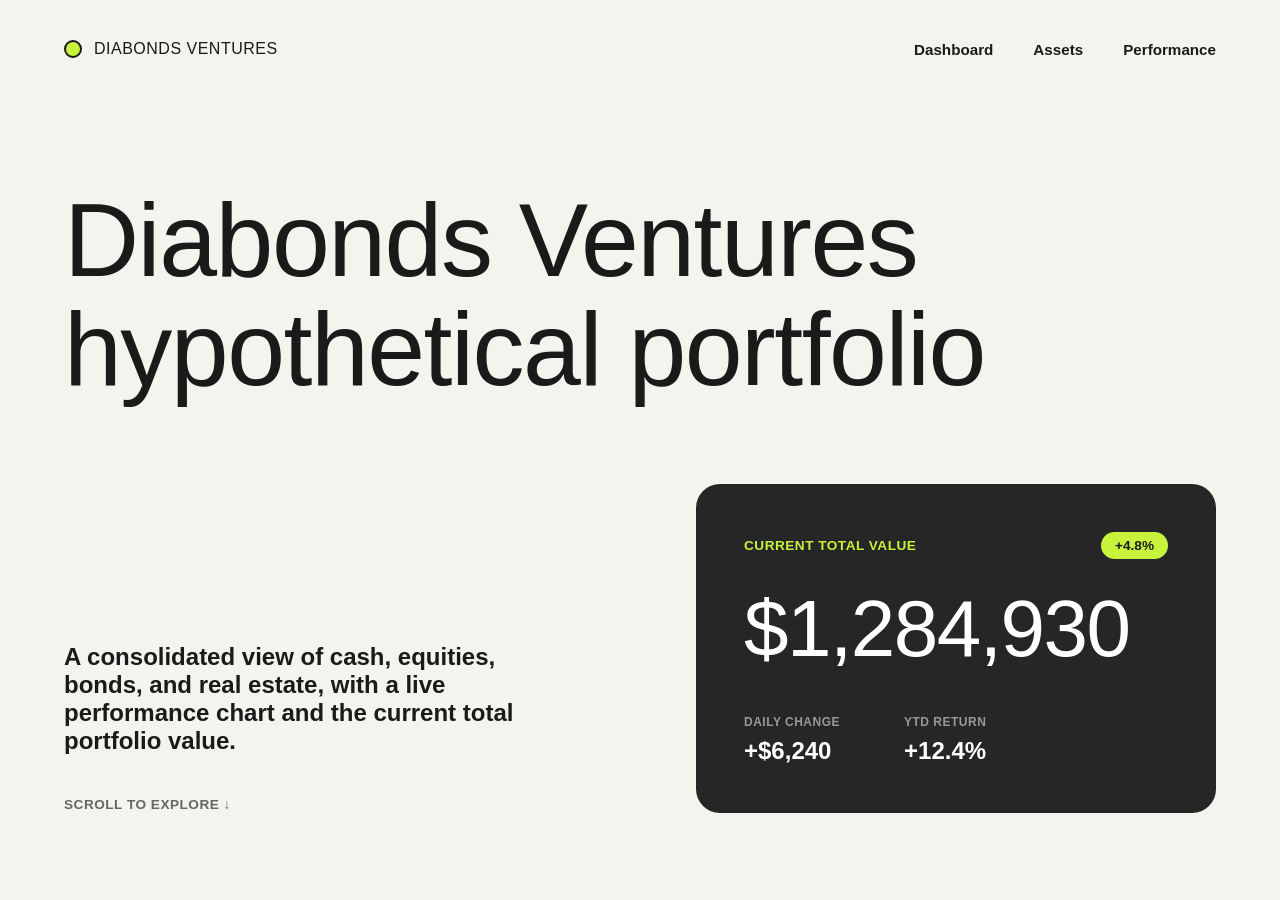
==== index.html @ 43d2cb6e "2" ====
<!DOCTYPE html>
<html lang="en">
<head>
  <meta charset="UTF-8">
  <meta name="viewport" content="width=device-width, initial-scale=1.0">
  <title>Diabonds Ventures</title>
  <link rel="stylesheet" href="index.css">
</head>
<body>
  
  <!-- Navigation -->
  <nav class="navbar">
    <div class="logo">
      <div class="logo-circle"></div>
      <span class="logo-text">DIABONDS VENTURES</span>
    </div>
    <div class="nav-links">
      <a href="#">Dashboard</a>
      <a href="#">Assets</a>
      <a href="#">Performance</a>
    </div>
  </nav>

  <!-- Main Hero Section -->
  <main class="hero">
    <h1 class="hero-title">Diabonds Ventures<br>hypothetical portfolio</h1>
    
    <div class="hero-bottom">
      
      <!-- Left: Description -->
      <div class="hero-text">
        <p><h2>A consolidated view of cash, equities, bonds, and real estate, with a live performance chart and the current total portfolio value.</h2></p>
        <a href="#explore" class="scroll-link">SCROLL TO EXPLORE &darr;</a>
      </div>
      
      <!-- Right: Data Card (We will inject JS data here later) -->
      <div class="summary-card">
        <div class="card-top">
          <span class="card-label">CURRENT TOTAL VALUE</span>
          <span class="badge">+4.8%</span>
        </div>
        
        <h2 class="card-value" id="total-value">$1,284,930</h2>
        
        <div class="card-stats">
          <div class="stat-block">
            <span class="stat-label">DAILY CHANGE</span>
            <span class="stat-val" id="daily-change">+$6,240</span>
          </div>
          <div class="stat-block">
            <span class="stat-label">YTD RETURN</span>
            <span class="stat-val" id="ytd-return">+12.4%</span>
          </div>
        </div>
      </div>
      
    </div>
  </main>

  <script src="index.js"></script>
</body>
</html>
---- index.css ----
/* Base Reset */
* {
  box-sizing: border-box;
  margin: 0;
  padding: 0;
}

body {
  background-color: #F4F3ED; /* The warm off-white background */
  font-family: -apple-system, BlinkMacSystemFont, "Helvetica Neue", Helvetica, Arial, sans-serif;
  color: #1A1A1A;
  padding: 2.5rem 4rem;
  height: 100vh;
}

/* Navigation */
.navbar {
  display: flex;
  justify-content: space-between;
  align-items: center;
  margin-bottom: 8rem;
}

.logo {
  display: flex;
  align-items: center;
  gap: 12px;
}

.logo-circle {
  width: 18px;
  height: 18px;
  background-color: #C8F33D; /* Neon green */
  border: 2px solid #1A1A1A;
  border-radius: 50%;
}

.logo-text {
  font-size: 1rem;
  letter-spacing: 0.5px;
}

.nav-links {
  display: flex;
  gap: 2.5rem;
}

.nav-links a {
  text-decoration: none;
  color: #1A1A1A;
  font-weight: 600;
  font-size: 0.95rem;
}

/* Hero Typography */
.hero-title {
  font-size: 6.5rem;
  line-height: 1.05;
  font-weight: 400;
  letter-spacing: -1.5px;
  margin-bottom: 5rem;
}

/* Bottom Grid (Text + Card) */
.hero-bottom {
  display: flex;
  justify-content: space-between;
  align-items: flex-end;
}

.hero-text {
  max-width: 450px;
}

.hero-text p {
  font-size: 1.35rem;
  line-height: 1.5;
  color: #222;
  margin-bottom: 2.5rem;
}

.scroll-link {
  text-decoration: none;
  color: #666;
  font-weight: 700;
  font-size: 0.85rem;
  letter-spacing: 0.5px;
}

/* The Dark Summary Card */
.summary-card {
  background-color: #262626;
  color: white;
  border-radius: 24px;
  padding: 3rem;
  width: 520px;
}

.card-top {
  display: flex;
  justify-content: space-between;
  align-items: center;
  margin-bottom: 1.5rem;
}

.card-label {
  color: #C8F33D;
  font-size: 0.85rem;
  font-weight: 700;
  letter-spacing: 0.5px;
}

.badge {
  background-color: #C8F33D;
  color: #1A1A1A;
  padding: 6px 14px;
  border-radius: 20px;
  font-weight: 700;
  font-size: 0.85rem;
}

.card-value {
  font-size: 5rem;
  font-weight: 400;
  letter-spacing: -1.5px;
  margin-bottom: 2.5rem;
}

.card-stats {
  display: flex;
  gap: 4rem;
}

.stat-label {
  display: block;
  color: #999;
  font-size: 0.75rem;
  font-weight: 700;
  letter-spacing: 0.5px;
  margin-bottom: 0.5rem;
}

.stat-val {
  display: block;
  font-size: 1.5rem;
  font-weight: 600;
}
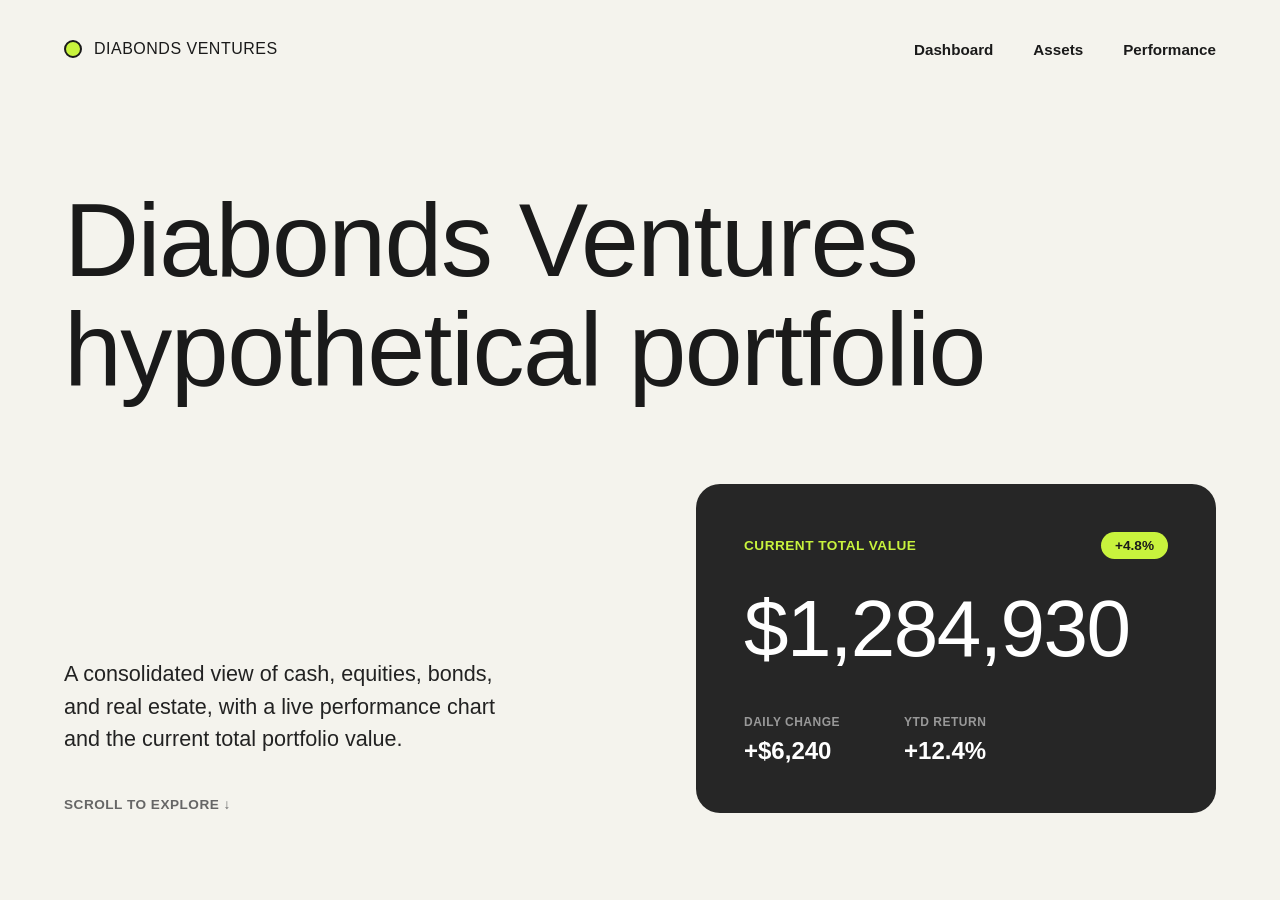
==== commit a21241f9: "3" ====
--- a/index.html
+++ b/index.html
@@ -29,7 +29,7 @@
       
       <!-- Left: Description -->
       <div class="hero-text">
-        <p><h2>A consolidated view of cash, equities, bonds, and real estate, with a live performance chart and the current total portfolio value.</h2></p>
+        <p>A consolidated view of cash, equities, bonds, and real estate, with a live performance chart and the current total portfolio value.</p>
         <a href="#explore" class="scroll-link">SCROLL TO EXPLORE &darr;</a>
       </div>
       
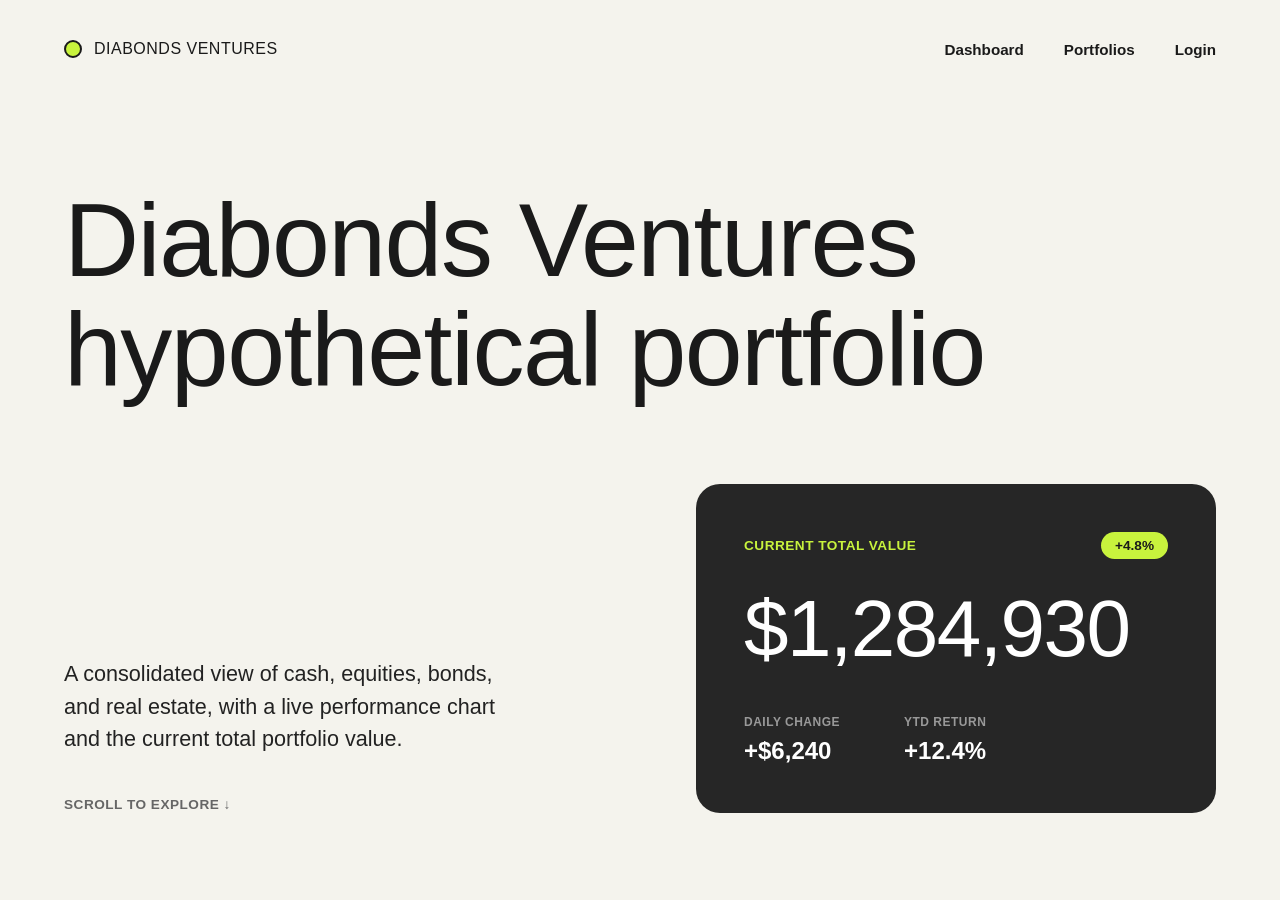
==== commit c9e555bb: "updations" ====
--- a/index.html
+++ b/index.html
@@ -10,14 +10,15 @@
   
   <!-- Navigation -->
   <nav class="navbar">
+    <a href="./index.html">
     <div class="logo">
-      <div class="logo-circle"></div>
+      <div class="logo-circle nav-links"></div>
       <span class="logo-text">DIABONDS VENTURES</span>
-    </div>
+    </div></a>
     <div class="nav-links">
-      <a href="#">Dashboard</a>
-      <a href="#">Assets</a>
-      <a href="#">Performance</a>
+      <a href="./dashboard.html">Dashboard</a>
+      <a href="./portfolios.html">Portfolios</a>
+      <a href="./login.html">Login</a>
     </div>
   </nav>
 
--- a/index.css
+++ b/index.css
@@ -144,4 +144,159 @@
   display: block;
   font-size: 1.5rem;
   font-weight: 600;
+}
+
+a{
+  text-decoration: none; 
+  color: inherit;
+}
+
+/* --- Portfolios Page Layout --- */
+
+.portfolio-section {
+  max-width: 1000px;
+  margin: 0 auto;
+}
+
+.page-title {
+  font-size: 2rem;
+  text-decoration: underline;
+  text-underline-offset: 8px;
+  text-decoration-thickness: 3px;
+  margin-bottom: 3rem;
+}
+
+/* The CSS Grid that aligns the columns */
+.table-header, .table-row {
+  display: grid;
+  /* Proportions for the 7 columns: Name gets 1.5, percentages get 1, Trend gets 1.5 */
+  grid-template-columns: 1.5fr 1fr 1fr 1fr 1fr 1.5fr 1.5fr;
+  align-items: center;
+  padding: 0 2rem;
+}
+
+/* Header text styling */
+.table-header {
+  color: #666;
+  font-size: 1.1rem;
+  margin-bottom: 1rem;
+}
+
+/* The clickable white rows */
+.table-row {
+  background-color: #F8F9FB; /* Very light blue/white */
+  border-radius: 30px;
+  padding: 1.5rem 2rem;
+  margin-bottom: 1.2rem;
+  text-decoration: none; /* Removes link underline */
+  color: inherit;
+  font-weight: 700;
+  font-size: 1.2rem;
+  transition: transform 0.2s ease, box-shadow 0.2s ease;
+}
+
+/* Make it pop slightly when hovered */
+.table-row:hover {
+  transform: translateY(-2px);
+  box-shadow: 0 10px 20px rgba(0,0,0,0.05);
+}
+
+/* Utility Colors for the text */
+.text-green { color: #16A34A; }
+.text-red { color: #DC2626; }
+.text-yellow { color: #FBBF24; }
+.text-black { color: #1A1A1A; }
+
+.client-name {
+  color: #000;
+}
+
+/* Align all columns to the center by default */
+.table-header > *, 
+.table-row > * {
+  text-align: center;
+}
+
+/* Override the first column (Name) to stay left-aligned */
+.table-header > *:first-child, 
+.table-row > *:first-child {
+  text-align: left;
+}
+
+/* --- Login Page Layout --- */
+
+/* Center the login box perfectly on the screen */
+.login-wrapper {
+  display: flex;
+  justify-content: center;
+  align-items: center;
+  /* Takes the full height of the viewport minus the navbar height */
+  height: calc(100vh - 150px); 
+}
+
+/* Adjust the dimensions of the reused dark card for the login form */
+.login-card {
+  width: 420px;
+  text-align: center;
+  padding: 3.5rem 2.5rem;
+}
+
+.login-title {
+  font-size: 2.2rem;
+  font-weight: 400;
+  margin: 1rem 0 2.5rem 0;
+  letter-spacing: -1px;
+}
+
+/* The PIN Input Field */
+.pin-input {
+  width: 100%;
+  padding: 1rem;
+  font-size: 1.2rem;
+  text-align: center;
+  letter-spacing: 4px; /* Spaces out the PIN dots nicely */
+  background-color: #1A1A1A; /* Darker than the card to look inset */
+  border: 1px solid #444;
+  color: white;
+  border-radius: 12px;
+  margin-bottom: 1rem;
+  outline: none;
+  font-family: inherit;
+  transition: border-color 0.2s;
+}
+
+.pin-input:focus {
+  border-color: #C8F33D; /* Neon green highlight on focus */
+}
+
+/* The Submit Button */
+.login-btn {
+  width: 100%;
+  padding: 1rem;
+  font-size: 1rem;
+  font-weight: 700;
+  background-color: #C8F33D; /* Neon green */
+  color: #1A1A1A;
+  border: none;
+  border-radius: 12px;
+  cursor: pointer;
+  transition: opacity 0.2s, transform 0.1s;
+}
+
+.login-btn:hover {
+  opacity: 0.9;
+}
+
+.login-btn:active {
+  transform: scale(0.98); /* Slight click effect */
+}
+
+/* The Error Message Area */
+.error-msg {
+  color: #DC2626; /* Red */
+  font-size: 0.9rem;
+  font-weight: 600;
+  margin-bottom: 1.5rem;
+  /* Min-height ensures the button doesn't jump down when an error appears */
+  min-height: 20px; 
 }
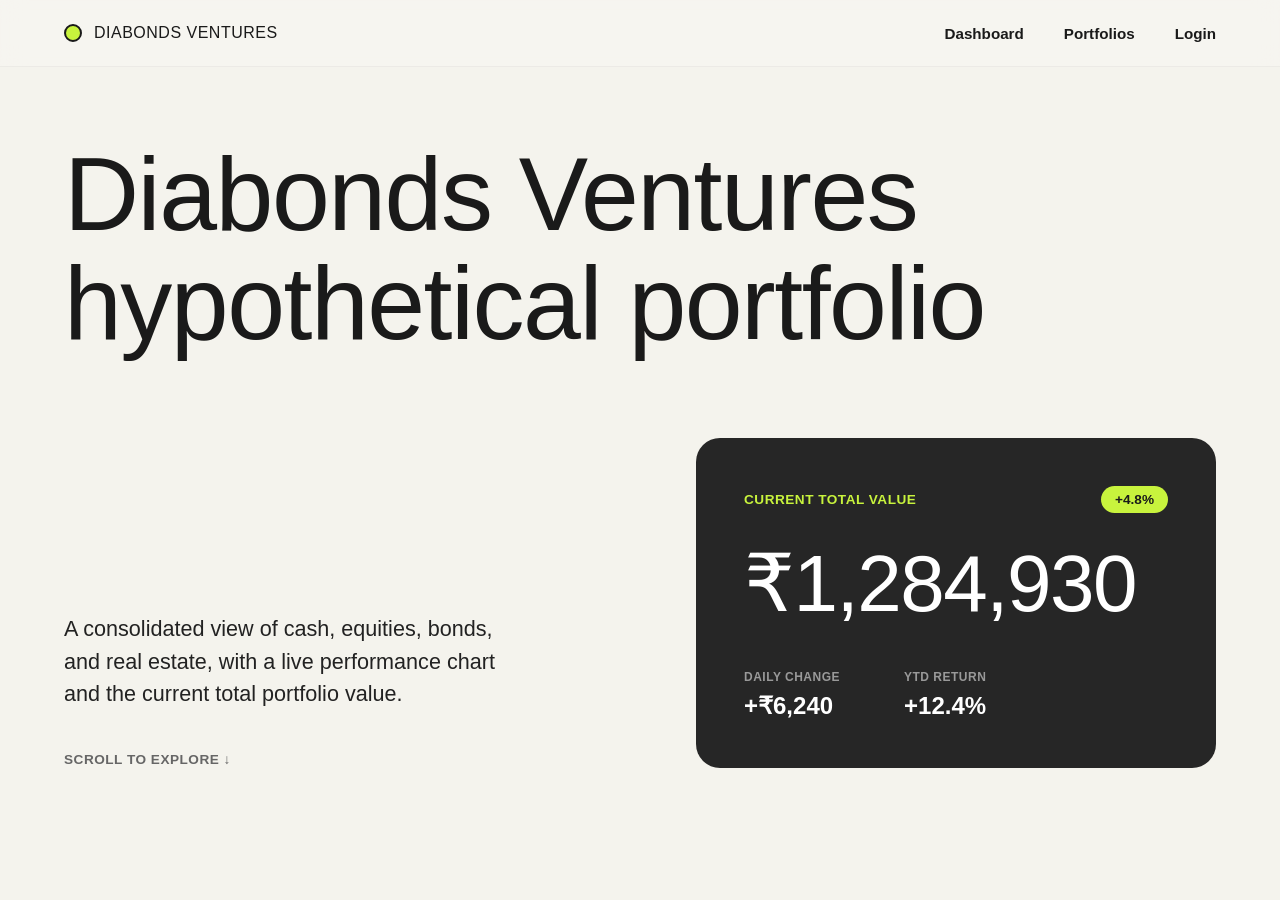
==== commit fa4f1859: "v.0.1.26" ====
--- a/index.html
+++ b/index.html
@@ -16,7 +16,7 @@
       <span class="logo-text">DIABONDS VENTURES</span>
     </div></a>
     <div class="nav-links">
-      <a href="./dashboard.html">Dashboard</a>
+      <a href="./firm.html">Dashboard</a>
       <a href="./portfolios.html">Portfolios</a>
       <a href="./login.html">Login</a>
     </div>
@@ -41,12 +41,12 @@
           <span class="badge">+4.8%</span>
         </div>
         
-        <h2 class="card-value" id="total-value">$1,284,930</h2>
+        <h2 class="card-value" id="total-value">₹1,284,930</h2>
         
         <div class="card-stats">
           <div class="stat-block">
             <span class="stat-label">DAILY CHANGE</span>
-            <span class="stat-val" id="daily-change">+$6,240</span>
+            <span class="stat-val" id="daily-change">+₹6,240</span>
           </div>
           <div class="stat-block">
             <span class="stat-label">YTD RETURN</span>
@@ -58,6 +58,6 @@
     </div>
   </main>
 
-  <script src="index.js"></script>
+  <script src="app.js"></script>
 </body>
 </html>
--- a/index.css
+++ b/index.css
@@ -153,6 +153,8 @@
 
 /* --- Portfolios Page Layout --- */
 
+/* --- Portfolios Page Layout --- */
+
 .portfolio-section {
   max-width: 1000px;
   margin: 0 auto;
@@ -166,63 +168,60 @@
   margin-bottom: 3rem;
 }
 
-/* The CSS Grid that aligns the columns */
+/* 1. MASTER GRID: Forces perfectly aligned 6 columns */
 .table-header, .table-row {
-  display: grid;
-  /* Proportions for the 7 columns: Name gets 1.5, percentages get 1, Trend gets 1.5 */
-  grid-template-columns: 1.5fr 1fr 1fr 1fr 1fr 1.5fr 1.5fr;
-  align-items: center;
+  display: grid !important;
+  grid-template-columns: 2fr 1fr 1fr 1fr 1fr 1.5fr !important;
+  align-items: center;
+  width: 100%;
   padding: 0 2rem;
 }
 
-/* Header text styling */
 .table-header {
   color: #666;
   font-size: 1.1rem;
   margin-bottom: 1rem;
 }
 
-/* The clickable white rows */
+/* 2. THE WHITE ROWS */
 .table-row {
-  background-color: #F8F9FB; /* Very light blue/white */
+  background-color: #F8F9FB; 
   border-radius: 30px;
-  padding: 1.5rem 2rem;
+  padding: 1.2rem 2rem; /* Slightly slimmer for a sleek look */
   margin-bottom: 1.2rem;
-  text-decoration: none; /* Removes link underline */
+  text-decoration: none; 
   color: inherit;
   font-weight: 700;
-  font-size: 1.2rem;
+  font-size: 1.15rem;
   transition: transform 0.2s ease, box-shadow 0.2s ease;
 }
 
-/* Make it pop slightly when hovered */
 .table-row:hover {
   transform: translateY(-2px);
   box-shadow: 0 10px 20px rgba(0,0,0,0.05);
 }
 
-/* Utility Colors for the text */
-.text-green { color: #16A34A; }
-.text-red { color: #DC2626; }
-.text-yellow { color: #FBBF24; }
-.text-black { color: #1A1A1A; }
-
-.client-name {
-  color: #000;
-}
-
-/* Align all columns to the center by default */
+/* 3. ALIGNMENT RULES */
 .table-header > *, 
 .table-row > * {
   text-align: center;
 }
 
-/* Override the first column (Name) to stay left-aligned */
+/* Keep the Client Name aligned to the left edge */
 .table-header > *:first-child, 
 .table-row > *:first-child {
   text-align: left;
 }
 
+/* 4. SPARKLINE CONTAINER */
+.sparkline-container {
+  width: 100%;
+  height: 35px;
+  position: relative;
+  display: flex;
+  justify-content: center;
+  align-items: center;
+}
 /* --- Login Page Layout --- */
 
 /* Center the login box perfectly on the screen */
@@ -299,4 +298,274 @@
   margin-bottom: 1.5rem;
   /* Min-height ensures the button doesn't jump down when an error appears */
   min-height: 20px; 
+}
+
+/* --- Client Dashboard Charts Layout --- */
+.client-charts-grid {
+  display: grid;
+  grid-template-columns: 2fr 1fr; /* Line chart gets 2/3 space, Donut gets 1/3 */
+  gap: 2rem;
+}
+
+.chart-box {
+  background-color: #fff;
+  border-radius: 24px;
+  padding: 2rem;
+  box-shadow: 0 10px 30px rgba(0,0,0,0.03);
+  height: 380px;
+  display: flex;
+  flex-direction: column;
+}
+
+.canvas-wrapper {
+  flex-grow: 1;
+  position: relative;
+  width: 100%;
+  height: 100%;
+}
+
+/* --- Institutional Loading Screen --- */
+#global-loader {
+  position: fixed;
+  top: 0; left: 0; width: 100%; height: 100%;
+  background-color: #F4F3ED; /* Matches your background */
+  display: flex;
+  flex-direction: column;
+  justify-content: center;
+  align-items: center;
+  z-index: 9999;
+  transition: opacity 0.4s ease;
+}
+
+.spinner {
+  width: 40px; height: 40px;
+  border: 4px solid #1A1A1A;
+  border-top-color: #C8F33D;
+  border-radius: 50%;
+  animation: spin 1s linear infinite;
+  margin-bottom: 1rem;
+}
+
+@keyframes spin { 
+  100% { transform: rotate(360deg); } 
+}
+
+.loader-text {
+  font-weight: 600;
+  letter-spacing: 2px;
+  font-size: 0.85rem;
+  color: #1A1A1A;
+}
+
+/* =========================================
+   THE FINAL GRID & COLOR OVERRIDE
+   ========================================= */
+
+/* 1. Force the colors to overpower the clickable <a> link */
+.text-green { color: #16A34A !important; }
+.text-red { color: #DC2626 !important; }
+
+/* 2. The Indestructible Master Grid */
+.dia-grid {
+  display: grid !important;
+  grid-template-columns: 2fr 1fr 1fr 1fr 1fr 1.5fr !important;
+  width: 100% !important;
+  align-items: center !important;
+}
+
+/* 3. The Magic "Canvas Restraint" Fix */
+.dia-grid > * {
+  text-align: center !important;
+  min-width: 0 !important; /* CRITICAL: Forces the chart to never stretch the column */
+}
+
+.dia-grid > *:first-child {
+  text-align: left !important;
+}
+
+/* 4. Tame the Sparkline Container */
+.sparkline-container {
+  width: 100%;
+  height: 35px;
+  position: relative;
+  min-width: 0;
+}
+
+ /* =========================================
+   FIRM HOLDINGS ASSET GRID
+   ========================================= */
+.asset-grid {
+  display: grid !important;
+  /* Proportions: Rank, Name (wider), Macro, Sub, Value, Alloc % */
+  grid-template-columns: 0.6fr 2fr 1.5fr 1.5fr 1.5fr 1fr !important;
+  width: 100% !important;
+  align-items: center !important;
+}
+
+.asset-grid > * {
+  text-align: center !important;
+  min-width: 0 !important;
+}
+
+/* Force the Asset Name column to align left */
+.asset-grid > *:nth-child(2) {
+  text-align: left !important;
+}
+
+/* Custom scrollbar for the asset list */
+.custom-scrollbar::-webkit-scrollbar {
+  width: 6px;
+}
+.custom-scrollbar::-webkit-scrollbar-track {
+  background: transparent;
+}
+.custom-scrollbar::-webkit-scrollbar-thumb {
+  background-color: #E5E5E5;
+  border-radius: 10px;
+}
+
+/* =========================================
+   HIERARCHICAL HOLDINGS STYLES
+   ========================================= */
+
+/* Institutional Toggle Button */
+.institutional-btn {
+  background: #1A1A1A;
+  color: #C8F33D;
+  border: none;
+  padding: 0.5rem 1.2rem;
+  border-radius: 20px;
+  font-weight: 700;
+  font-size: 0.85rem;
+  cursor: pointer;
+  transition: background 0.2s ease;
+}
+.institutional-btn:hover {
+  background: #333;
+}
+
+/* Allocation Progress Bar */
+.alloc-bar-container {
+  display: flex;
+  align-items: center;
+  gap: 12px;
+  width: 100%;
+}
+.alloc-track {
+  flex-grow: 1;
+  height: 8px;
+  background: #E5E5E5;
+  border-radius: 4px;
+  overflow: hidden;
+}
+.alloc-fill {
+  height: 100%;
+  background: #1A1A1A;
+  border-radius: 4px;
+}
+
+/* =========================================
+   PERFECT TABLE WIDTH & ALIGNMENT OVERRIDES
+   ========================================= */
+.macro-table-grid {
+  display: grid !important;
+  grid-template-columns: 0.8fr 3fr 4fr !important; /* Perfectly balances Rank, Name, Allocation */
+  width: 100% !important;
+  align-items: center !important;
+}
+
+.detailed-table-grid {
+  display: grid !important;
+  grid-template-columns: 0.8fr 3fr 2.5fr 3.5fr !important; /* Balances Rank, Name, Class, Allocation */
+  width: 100% !important;
+  align-items: center !important;
+}
+
+.macro-table-grid > *, .detailed-table-grid > * {
+  min-width: 0 !important;
+}
+
+/* Accordion Dropdown Styling */
+.asset-row-wrapper {
+  display: flex;
+  flex-direction: column;
+  margin-bottom: 0.8rem;
+  width: 100%;
+}
+
+.dropdown-arrow {
+  display: inline-block;
+  transition: transform 0.2s ease;
+  font-size: 0.7rem;
+  color: #666;
+}
+
+.asset-row-wrapper.expanded .dropdown-arrow {
+  transform: rotate(180deg);
+}
+
+.sub-category-dropdown {
+  display: none;
+  background: #F8F9FB;
+  padding: 1rem 1.5rem;
+  border-radius: 0 0 16px 16px;
+  font-size: 0.85rem;
+  color: #555;
+  margin-top: -6px;
+  border-top: 1px dashed #E5E5E5;
+  width: 100%;
+  box-sizing: border-box;
+}
+
+.asset-row-wrapper.expanded .sub-category-dropdown {
+  display: block;
+}
+
+/* =========================================
+   FIXED NAVBAR & SMOOTH SCROLLING
+   ========================================= */
+.navbar {
+  position: fixed !important;
+  top: 0;
+  left: 0;
+  width: 100%;
+  z-index: 1000;
+  box-sizing: border-box;
+  background: rgba(246, 245, 240, 0.85) !important; 
+  backdrop-filter: blur(12px);
+  -webkit-backdrop-filter: blur(12px);
+  border-bottom: 1px solid rgba(0,0,0,0.04);
+  /* FIX: Restores the beautiful side padding */
+  padding: 1.5rem 5% !important; 
+  display: flex !important;
+  justify-content: space-between !important;
+  align-items: center !important;
+}
+
+body {
+  /* FIX: Adds plenty of breathing room below the fixed navbar */
+  padding-top: 140px !important; 
+}
+
+/* =========================================
+   CLIENT PORTAL TABLE GRIDS (WITH VALUE)
+   ========================================= */
+.client-macro-table-grid {
+  display: grid !important;
+  /* Columns: Rank, Class, Value, Allocation */
+  grid-template-columns: 0.8fr 3fr 2.5fr 3.5fr !important; 
+  width: 100% !important;
+  align-items: center !important;
+}
+
+.client-detailed-table-grid {
+  display: grid !important;
+  /* Columns: Rank, Name, Class, Value, Allocation */
+  grid-template-columns: 0.8fr 3fr 2.5fr 2.5fr 3.5fr !important; 
+  width: 100% !important;
+  align-items: center !important;
+}
+
+.client-macro-table-grid > *, .client-detailed-table-grid > * {
+  min-width: 0 !important;
 }
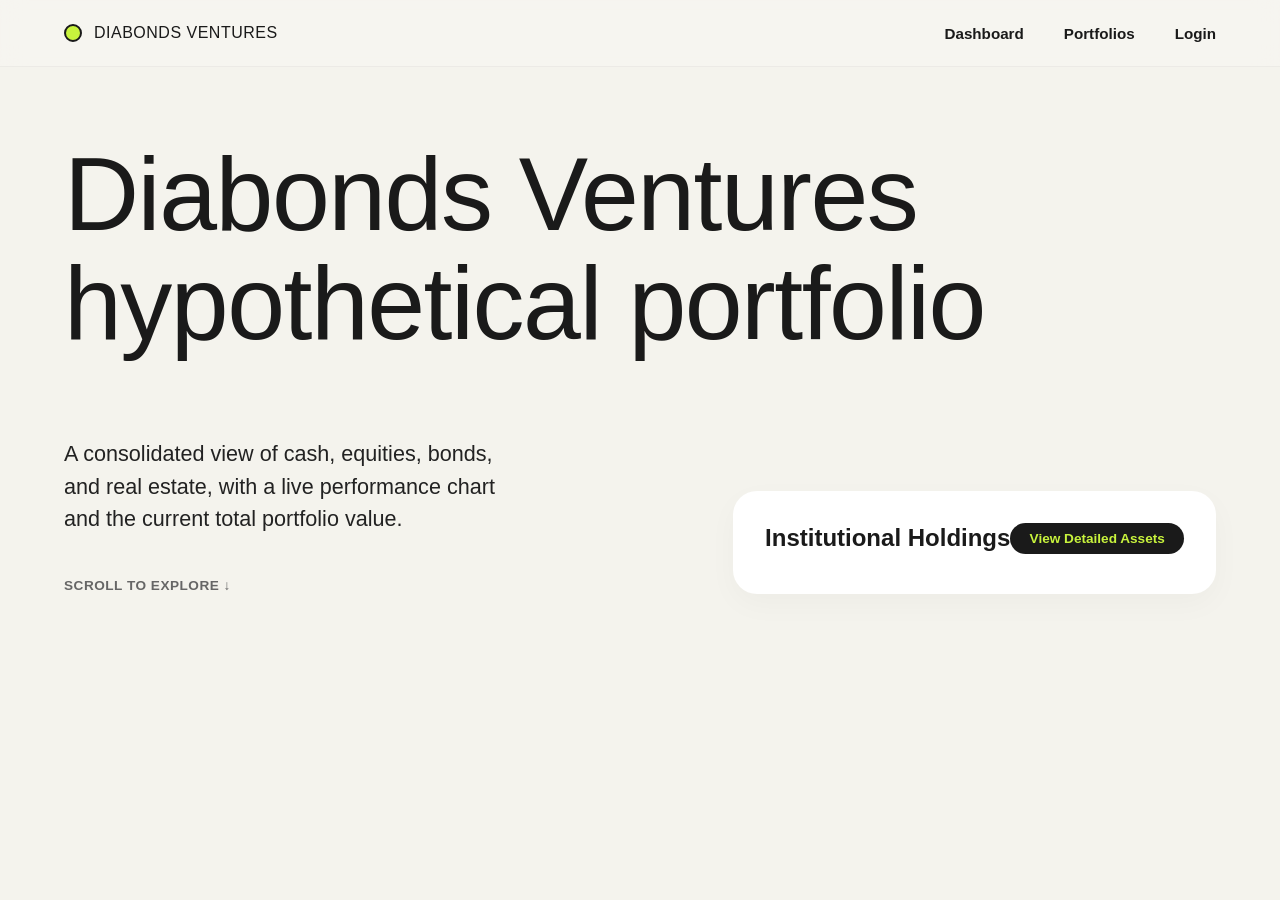
==== commit 58552055: "responsive tes" ====
--- a/index.html
+++ b/index.html
@@ -34,25 +34,30 @@
         <a href="#explore" class="scroll-link">SCROLL TO EXPLORE &darr;</a>
       </div>
       
-      <!-- Right: Data Card (We will inject JS data here later) -->
-      <div class="summary-card">
-        <div class="card-top">
-          <span class="card-label">CURRENT TOTAL VALUE</span>
-          <span class="badge">+4.8%</span>
+   <!-- Right Column: Systematic Asset Table with Toggle -->
+      <div style="background-color: #fff; border-radius: 24px; padding: 2rem; box-shadow: 0 10px 30px rgba(0,0,0,0.03);">
+        
+        <!-- Header Controls -->
+        <div style="display: flex; justify-content: space-between; align-items: center; margin-bottom: 0.5rem;">
+          <h2 class="page-title" style="margin: 0; font-size: 1.5rem; text-decoration: none;">Institutional Holdings</h2>
+          <button id="view-toggle-btn" class="institutional-btn">View Detailed Assets</button>
         </div>
-        
-        <h2 class="card-value" id="total-value">₹1,284,930</h2>
-        
-        <div class="card-stats">
-          <div class="stat-block">
-            <span class="stat-label">DAILY CHANGE</span>
-            <span class="stat-val" id="daily-change">+₹6,240</span>
+
+        <!-- NEW: Mobile Scroll Wrapper -->
+        <div class="table-scroll-wrapper">
+          
+          <!-- Dynamic Table Header -->
+          <div id="table-header-container">
+            <!-- Injected via JavaScript -->
           </div>
-          <div class="stat-block">
-            <span class="stat-label">YTD RETURN</span>
-            <span class="stat-val" id="ytd-return">+12.4%</span>
+          
+          <!-- Scrollable container for the rows -->
+          <div id="firm-assets-container" class="custom-scrollbar" style="overflow-y: auto; max-height: 340px; padding-right: 10px;">
+            <!-- JavaScript will inject the asset rows here -->
           </div>
-        </div>
+          
+        </div> <!-- End Mobile Scroll Wrapper -->
+
       </div>
       
     </div>
--- a/index.css
+++ b/index.css
@@ -568,4 +568,58 @@
 
 .client-macro-table-grid > *, .client-detailed-table-grid > * {
   min-width: 0 !important;
+}
+
+/* =========================================
+   MOBILE RESPONSIVENESS (PHONES & TABLETS)
+   ========================================= */
+@media (max-width: 992px) {
+  /* 1. Stack the Main Grids Vertically */
+  main > div, 
+  section > div {
+    grid-template-columns: 1fr !important;
+    height: auto !important;
+    gap: 1.5rem !important;
+  }
+
+  /* 2. Adjust Padding and Spacing */
+  body { padding-top: 100px !important; }
+  main, section { padding: 0 1rem !important; margin-bottom: 2.5rem !important; }
+  
+  /* 3. Fix Chart Heights for Mobile */
+  main > div > div:first-child,
+  section > div > div:first-child {
+    height: 320px !important; 
+    padding: 1.5rem !important;
+  }
+
+  /* 4. Scale Down Typography */
+  .hero-title {
+    font-size: 2.5rem !important;
+    margin-bottom: 1.5rem !important;
+  }
+  .summary-card { padding: 2rem 1.5rem !important; }
+  .stat-val { font-size: 1.8rem !important; }
+  .stat-label { font-size: 0.75rem !important; }
+  
+  /* 5. Mobile Navbar */
+  .navbar { padding: 1rem 5% !important; }
+  .logo-text { font-size: 1rem !important; }
+  .nav-links { gap: 1rem; font-size: 0.85rem; }
+
+  /* 6. Enable Touch Swiping for Tables */
+  .table-scroll-wrapper {
+    overflow-x: auto;
+    -webkit-overflow-scrolling: touch; /* Smooth scrolling on iOS */
+    padding-bottom: 1rem;
+    margin-top: 1rem;
+  }
+
+  /* Force tables to keep their width and trigger the scroll wrapper */
+  .macro-table-grid, 
+  .detailed-table-grid,
+  .client-macro-table-grid,
+  .client-detailed-table-grid {
+    min-width: 650px !important; 
+  }
 }
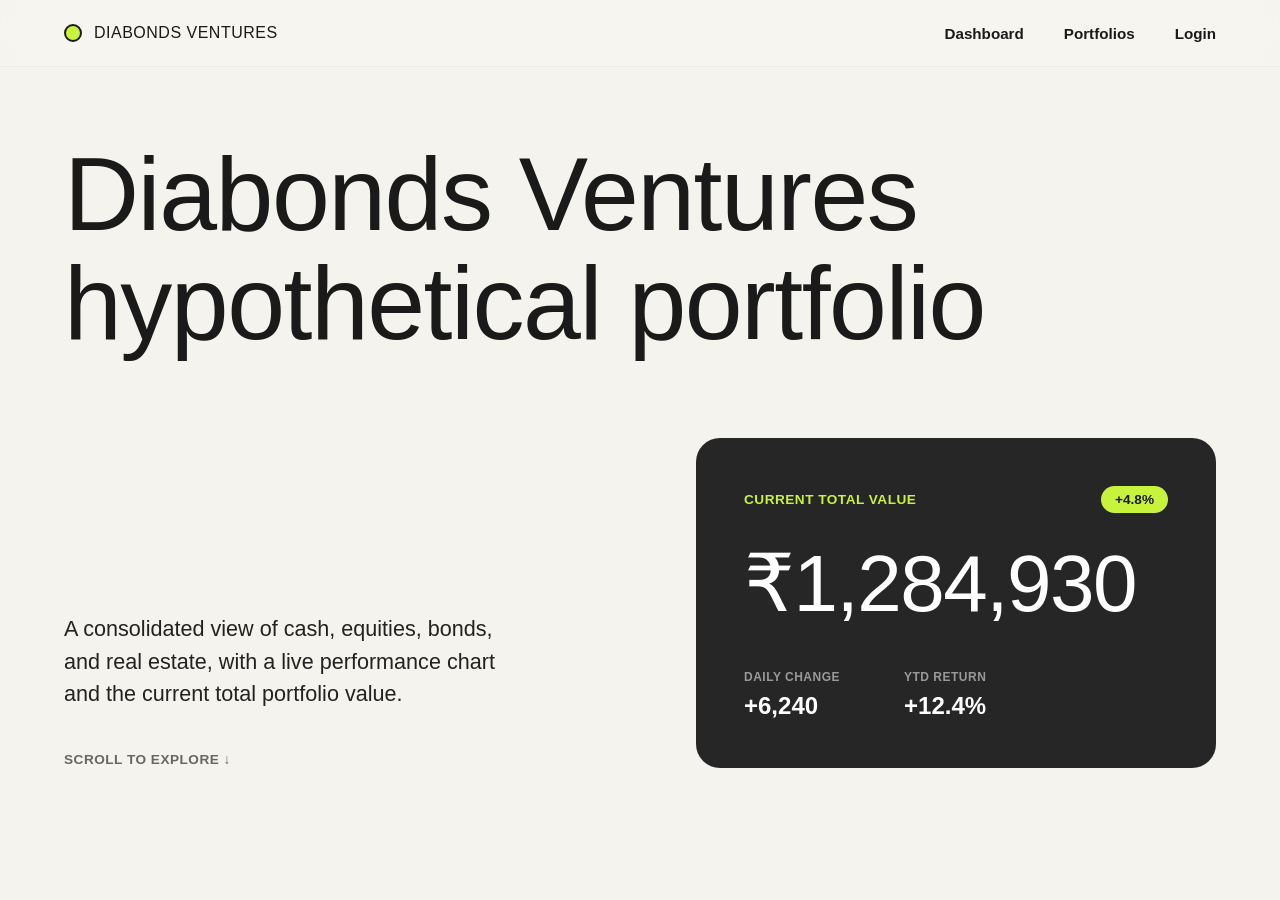
==== commit f200de8f: "responsive test1" ====
--- a/index.html
+++ b/index.html
@@ -34,30 +34,25 @@
         <a href="#explore" class="scroll-link">SCROLL TO EXPLORE &darr;</a>
       </div>
       
-   <!-- Right Column: Systematic Asset Table with Toggle -->
-      <div style="background-color: #fff; border-radius: 24px; padding: 2rem; box-shadow: 0 10px 30px rgba(0,0,0,0.03);">
+      <!-- Right: Data Card (We will inject JS data here later) -->
+      <div class="summary-card">
+        <div class="card-top">
+          <span class="card-label">CURRENT TOTAL VALUE</span>
+          <span class="badge">+4.8%</span>
+        </div>
         
-        <!-- Header Controls -->
-        <div style="display: flex; justify-content: space-between; align-items: center; margin-bottom: 0.5rem;">
-          <h2 class="page-title" style="margin: 0; font-size: 1.5rem; text-decoration: none;">Institutional Holdings</h2>
-          <button id="view-toggle-btn" class="institutional-btn">View Detailed Assets</button>
+        <h2 class="card-value" id="total-value">₹1,284,930</h2>
+        
+        <div class="card-stats">
+          <div class="stat-block">
+            <span class="stat-label">DAILY CHANGE</span>
+            <span class="stat-val" id="daily-change">+6,240</span>
+          </div>
+          <div class="stat-block">
+            <span class="stat-label">YTD RETURN</span>
+            <span class="stat-val" id="ytd-return">+12.4%</span>
+          </div>
         </div>
-
-        <!-- NEW: Mobile Scroll Wrapper -->
-        <div class="table-scroll-wrapper">
-          
-          <!-- Dynamic Table Header -->
-          <div id="table-header-container">
-            <!-- Injected via JavaScript -->
-          </div>
-          
-          <!-- Scrollable container for the rows -->
-          <div id="firm-assets-container" class="custom-scrollbar" style="overflow-y: auto; max-height: 340px; padding-right: 10px;">
-            <!-- JavaScript will inject the asset rows here -->
-          </div>
-          
-        </div> <!-- End Mobile Scroll Wrapper -->
-
       </div>
       
     </div>
--- a/index.css
+++ b/index.css
@@ -571,55 +571,37 @@
 }
 
 /* =========================================
-   MOBILE RESPONSIVENESS (PHONES & TABLETS)
+   SAFE MOBILE RESPONSIVENESS (PHONES & TABLETS)
    ========================================= */
 @media (max-width: 992px) {
-  /* 1. Stack the Main Grids Vertically */
-  main > div, 
-  section > div {
+  /* 1. Safely stacks ONLY the specific dashboard grids */
+  .dashboard-layout-grid {
     grid-template-columns: 1fr !important;
     height: auto !important;
-    gap: 1.5rem !important;
+    gap: 2rem !important;
   }
-
-  /* 2. Adjust Padding and Spacing */
-  body { padding-top: 100px !important; }
-  main, section { padding: 0 1rem !important; margin-bottom: 2.5rem !important; }
   
-  /* 3. Fix Chart Heights for Mobile */
-  main > div > div:first-child,
-  section > div > div:first-child {
-    height: 320px !important; 
+  .dashboard-layout-grid > div {
+    height: auto !important;
+    min-height: 300px; /* Gives charts breathing room on mobile */
+  }
+
+  /* 2. Allows tables to be swiped horizontally without breaking the page */
+  .scrollable-table-card {
+    overflow-x: auto !important;
+    -webkit-overflow-scrolling: touch !important;
     padding: 1.5rem !important;
   }
-
-  /* 4. Scale Down Typography */
-  .hero-title {
-    font-size: 2.5rem !important;
-    margin-bottom: 1.5rem !important;
-  }
-  .summary-card { padding: 2rem 1.5rem !important; }
-  .stat-val { font-size: 1.8rem !important; }
-  .stat-label { font-size: 0.75rem !important; }
   
-  /* 5. Mobile Navbar */
-  .navbar { padding: 1rem 5% !important; }
-  .logo-text { font-size: 1rem !important; }
-  .nav-links { gap: 1rem; font-size: 0.85rem; }
-
-  /* 6. Enable Touch Swiping for Tables */
-  .table-scroll-wrapper {
-    overflow-x: auto;
-    -webkit-overflow-scrolling: touch; /* Smooth scrolling on iOS */
-    padding-bottom: 1rem;
-    margin-top: 1rem;
-  }
-
-  /* Force tables to keep their width and trigger the scroll wrapper */
+  /* 3. Forces the table width so it doesn't squish */
   .macro-table-grid, 
   .detailed-table-grid,
   .client-macro-table-grid,
   .client-detailed-table-grid {
-    min-width: 650px !important; 
+    min-width: 700px !important; 
   }
+
+  /* 4. Scales down massive fonts for mobile screens */
+  .hero-title { font-size: 2.5rem !important; margin-bottom: 1.5rem !important; }
+  .stat-val { font-size: 1.8rem !important; }
 }
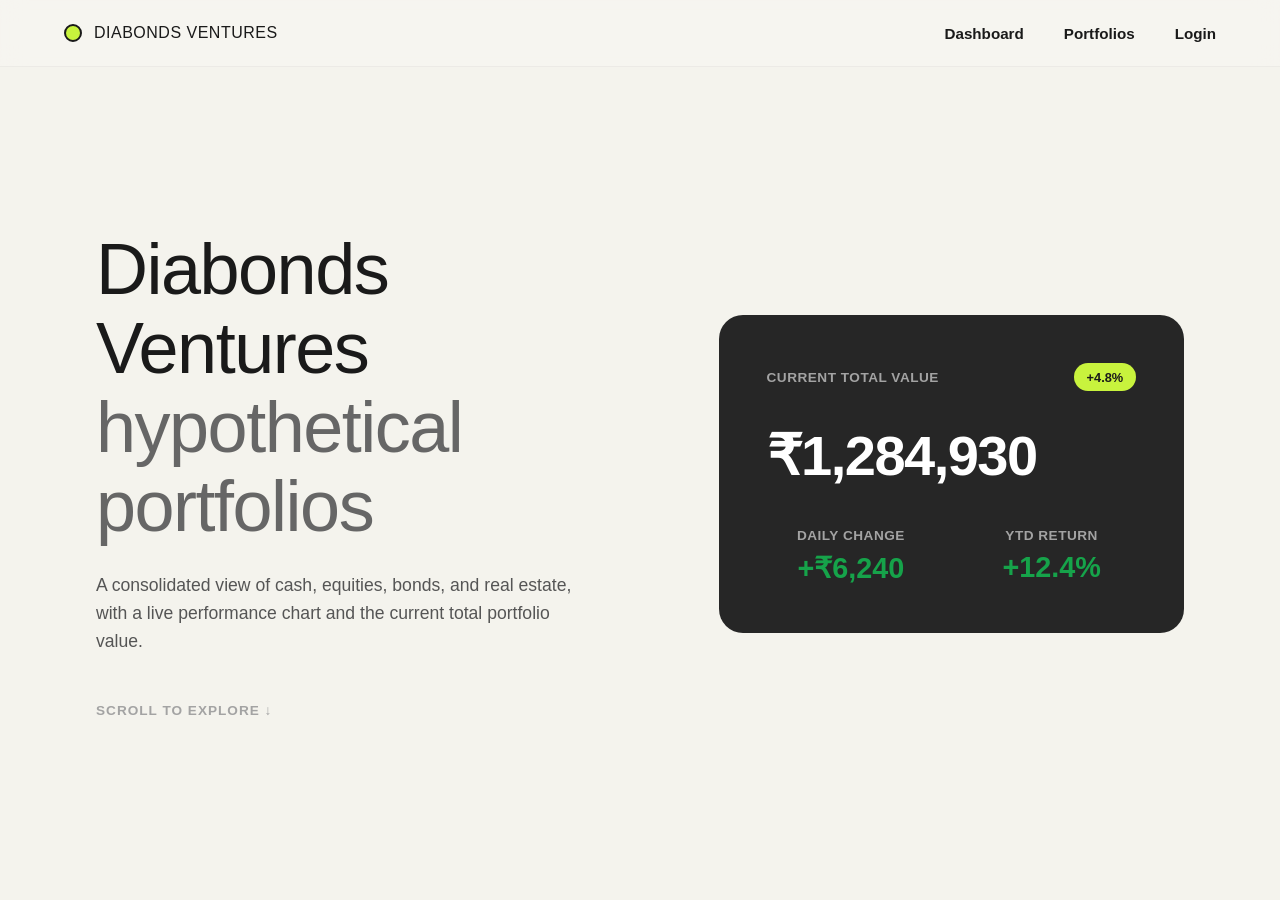
==== commit 9a71bc08: "Responsive test 7" ====
--- a/index.html
+++ b/index.html
@@ -22,39 +22,55 @@
     </div>
   </nav>
 
-  <!-- Main Hero Section -->
-  <main class="hero">
-    <h1 class="hero-title">Diabonds Ventures<br>hypothetical portfolio</h1>
+  <!-- =====================================
+       MAIN HERO SECTION (RESPONSIVE)
+       ===================================== -->
+  <main style="max-width: 1200px; margin: 4rem auto; padding: 0 2rem;">
     
-    <div class="hero-bottom">
+    <!-- Using the new dashboard-layout-grid for perfect mobile stacking -->
+    <div class="dashboard-layout-grid" style="display: grid; grid-template-columns: 1.2fr 1fr; gap: 4rem; align-items: center; min-height: 60vh;">
       
-      <!-- Left: Description -->
-      <div class="hero-text">
-        <p>A consolidated view of cash, equities, bonds, and real estate, with a live performance chart and the current total portfolio value.</p>
-        <a href="#explore" class="scroll-link">SCROLL TO EXPLORE &darr;</a>
+      <!-- Left Side: Hero Text -->
+      <div style="display: flex; flex-direction: column; justify-content: center;">
+        
+        <h1 class="hero-title" style="font-size: 4.5rem; line-height: 1.1; margin-top: 0; margin-bottom: 1.5rem; color: #1A1A1A;">
+          Diabonds Ventures <br>
+          <span style="color: #666; font-weight: 500;">hypothetical portfolios</span>
+        </h1>
+        
+        <p style="font-size: 1.1rem; line-height: 1.6; color: #555; margin-bottom: 3rem; max-width: 90%;">
+          A consolidated view of cash, equities, bonds, and real estate, with a live performance chart and the current total portfolio value.
+        </p>
+        
+        <div style="font-size: 0.85rem; font-weight: 700; letter-spacing: 1px; color: #A3A3A3;">
+          SCROLL TO EXPLORE &darr;
+        </div>
       </div>
-      
-      <!-- Right: Data Card (We will inject JS data here later) -->
-      <div class="summary-card">
-        <div class="card-top">
-          <span class="card-label">CURRENT TOTAL VALUE</span>
-          <span class="badge">+4.8%</span>
+
+      <!-- Right Side: Dark Summary Card -->
+      <div class="summary-card" style="margin: 0; width: 100%; box-sizing: border-box; padding: 3rem; display: flex; flex-direction: column; justify-content: center;">
+        
+        <div class="card-top" style="display: flex; justify-content: space-between; align-items: center; margin-bottom: 2rem;">
+          <span class="card-label" style="color: #A3A3A3; font-size: 0.85rem; font-weight: 700; letter-spacing: 0.5px;">CURRENT TOTAL VALUE</span>
+          <span class="badge" style="background: #C8F33D; color: #1A1A1A; padding: 0.4rem 0.8rem; border-radius: 20px; font-size: 0.8rem; font-weight: 700;">+4.8%</span>
         </div>
         
-        <h2 class="card-value" id="total-value">₹1,284,930</h2>
+        <h2 class="card-value" style="font-size: 3.5rem; color: #fff; margin: 0 0 2.5rem 0; font-weight: 600;">₹1,284,930</h2>
         
-        <div class="card-stats">
-          <div class="stat-block">
-            <span class="stat-label">DAILY CHANGE</span>
-            <span class="stat-val" id="daily-change">+6,240</span>
+        <!-- Stats Grid (Using the centering fixes we applied earlier) -->
+        <div class="card-stats" style="display: grid; grid-template-columns: 1fr 1fr; gap: 2rem;">
+          <div>
+            <span class="stat-label" style="color: #A3A3A3; font-size: 0.85rem; font-weight: 700; letter-spacing: 0.5px; display: block; margin-bottom: 0.5rem;">DAILY CHANGE</span>
+            <span class="stat-val text-green" style="font-size: 1.8rem; font-weight: 700; display: block;">+₹6,240</span>
           </div>
-          <div class="stat-block">
-            <span class="stat-label">YTD RETURN</span>
-            <span class="stat-val" id="ytd-return">+12.4%</span>
+          <div>
+            <span class="stat-label" style="color: #A3A3A3; font-size: 0.85rem; font-weight: 700; letter-spacing: 0.5px; display: block; margin-bottom: 0.5rem;">YTD RETURN</span>
+            <span class="stat-val text-green" style="font-size: 1.8rem; font-weight: 700; display: block;">+12.4%</span>
           </div>
         </div>
+
       </div>
-      
+
     </div>
   </main>
 
--- a/index.css
+++ b/index.css
@@ -571,37 +571,88 @@
 }
 
 /* =========================================
-   SAFE MOBILE RESPONSIVENESS (PHONES & TABLETS)
+   ULTIMATE MOBILE & ALIGNMENT FIXES
    ========================================= */
+
+/* 1. Center the Stats in the Black Cards (Applies to Desktop & Mobile) */
+.card-stats > div {
+  display: flex !important;
+  flex-direction: column !important;
+  align-items: center !important;
+  text-align: center !important;
+}
+
+/* Ensure the label and values span full width for perfect centering */
+.stat-label, .stat-val {
+  width: 100%;
+  text-align: center !important;
+}
+
 @media (max-width: 992px) {
-  /* 1. Safely stacks ONLY the specific dashboard grids */
+  /* 2. Fix the Navbar Text Size */
+  .navbar {
+    padding: 1.5rem 1rem !important;
+  }
+  .logo-text {
+    font-size: 1.2rem !important; /* Larger logo */
+  }
+  .nav-links {
+    font-size: 1.5rem !important; /* Larger, readable links */
+    gap: 1.5rem !important;
+    justify-content: center !important;
+    flex-wrap: wrap !important;
+  }
+  body {
+    padding-top: 170px !important; 
+  }
+
+  /* 3. Safely Stack the Dashboard Cards */
+  main, section {
+    padding: 0 1rem !important;
+    width: 100% !important;
+    max-width: 100vw !important;
+    box-sizing: border-box !important;
+  }
+
   .dashboard-layout-grid {
-    grid-template-columns: 1fr !important;
+    display: flex !important;
+    flex-direction: column !important;
+    gap: 1.5rem !important;
+  }
+
+  .dashboard-layout-grid > div {
+    width: 100% !important;
+    min-height: 360px !important;
     height: auto !important;
-    gap: 2rem !important;
-  }
-  
-  .dashboard-layout-grid > div {
-    height: auto !important;
-    min-height: 300px; /* Gives charts breathing room on mobile */
-  }
-
-  /* 2. Allows tables to be swiped horizontally without breaking the page */
-  .scrollable-table-card {
+  }
+
+  /* 4. Fix the Cut-Off White Boxes */
+  .scrollable-table-card, .summary-card {
+    padding: 1.5rem 1rem !important;
+    width: 100% !important;
+    box-sizing: border-box !important;
+    /* Removes overflow from the white card so it stops clipping */
+    overflow: visible !important; 
+  }
+
+  /* Move the scrolling strictly to the inner wrapper so the white background stays locked */
+  .table-scroll-wrapper {
     overflow-x: auto !important;
     -webkit-overflow-scrolling: touch !important;
-    padding: 1.5rem !important;
-  }
-  
-  /* 3. Forces the table width so it doesn't squish */
+    width: 100% !important;
+    padding-bottom: 1rem !important;
+  }
+
+  /* Force tables to stay wide so they can be swiped */
   .macro-table-grid, 
   .detailed-table-grid,
   .client-macro-table-grid,
-  .client-detailed-table-grid {
+  .client-detailed-table-grid,
+  .dia-grid {
     min-width: 700px !important; 
   }
 
-  /* 4. Scales down massive fonts for mobile screens */
-  .hero-title { font-size: 2.5rem !important; margin-bottom: 1.5rem !important; }
-  .stat-val { font-size: 1.8rem !important; }
+  /* 5. Typography Scaling */
+  .hero-title { font-size: 2.8rem !important; margin-bottom: 1.5rem !important; }
+  .stat-val { font-size: 2.2rem !important; }
 }
